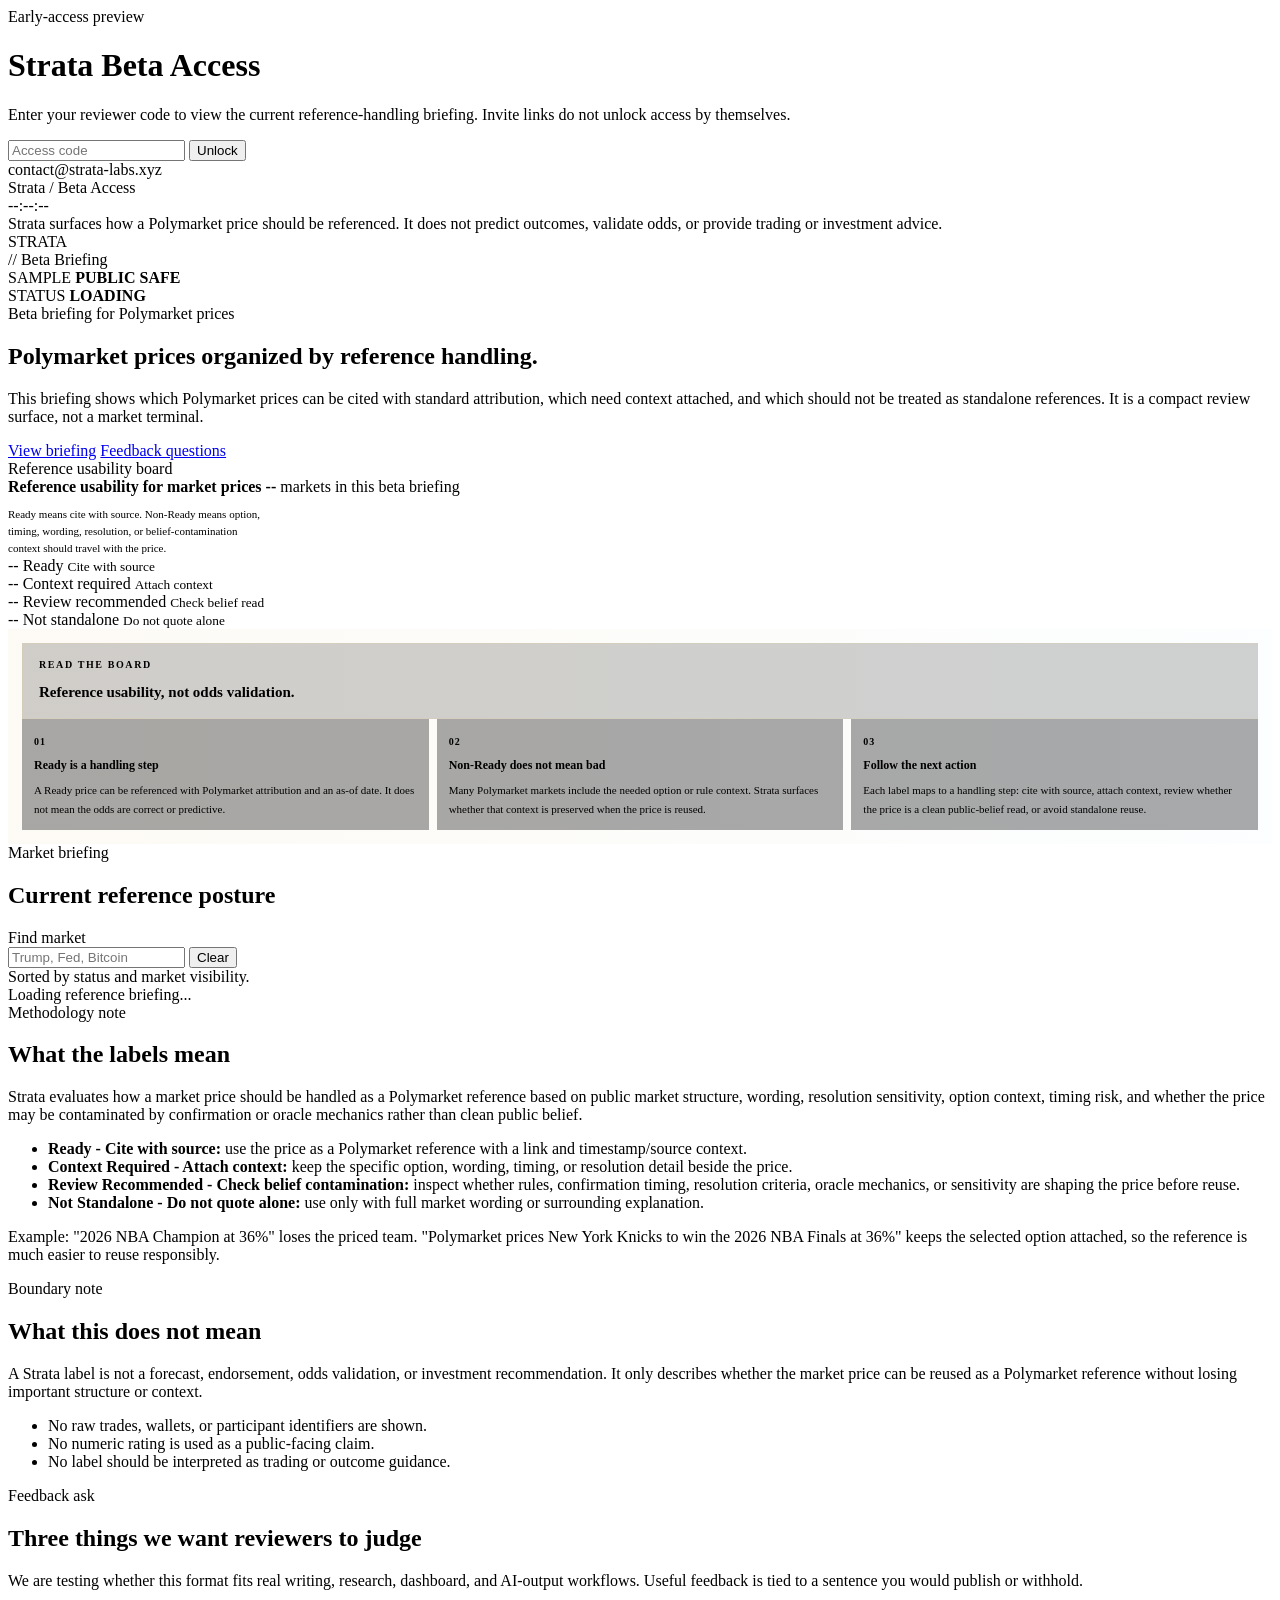
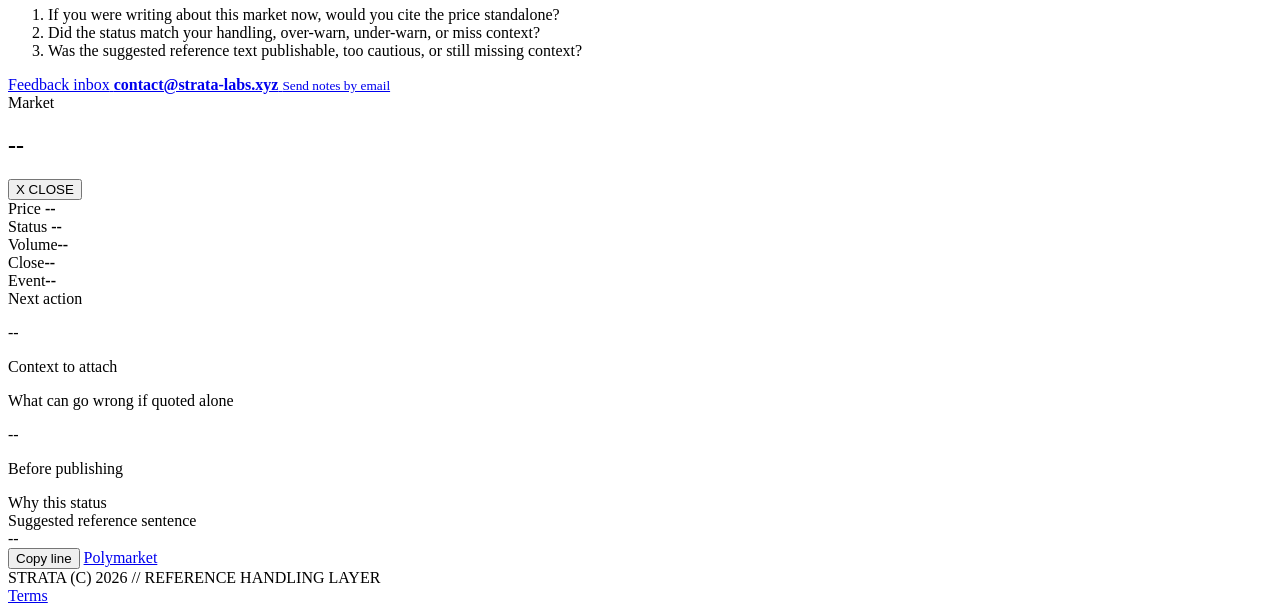
==== docs/beta/index.html @ 2dea05fe "Refine beta search and feedback affordances" ====
<!DOCTYPE html>
<html lang="en">
<head>
    <meta charset="UTF-8">
    <meta name="viewport" content="width=device-width, initial-scale=1.0">
    <title>Strata | Beta Access</title>
    <meta name="description" content="An early-access reference-handling briefing for Polymarket prices.">
    <meta name="robots" content="noindex,nofollow,noarchive">
    <meta http-equiv="Content-Security-Policy" content="default-src 'self'; script-src 'self'; style-src 'self' 'unsafe-inline' https://fonts.googleapis.com; font-src 'self' https://fonts.gstatic.com; img-src 'self' data: https:; connect-src 'self'; object-src 'none'; base-uri 'self'; frame-ancestors 'none'; form-action 'self' mailto:">
    <link rel="icon" href="/favicon.svg" type="image/svg+xml">
    <link rel="preconnect" href="https://fonts.googleapis.com">
    <link rel="preconnect" href="https://fonts.gstatic.com" crossorigin>
    <link href="https://fonts.googleapis.com/css2?family=JetBrains+Mono:wght@400;600;700&display=swap" rel="stylesheet">
    <link rel="stylesheet" href="/css/base.css">
    <link rel="stylesheet" href="/css/press-sample.css">
    <style>
        .beta-frame-note {
            grid-template-columns: minmax(190px, 0.56fr) minmax(0, 1.44fr);
            gap: 18px;
            align-items: stretch;
            padding: 14px;
            border-color: rgba(232,197,126,0.2);
            background: linear-gradient(90deg, rgba(232,197,126,0.08), rgba(104,206,236,0.025)), rgba(255,255,255,0.016);
        }
        .frame-note-kicker {
            min-height: 100%;
            padding: 14px 16px;
            border: 1px solid rgba(232,197,126,0.18);
            background: rgba(0,0,0,0.18);
        }
        .frame-note-kicker span {
            display: block;
            margin-bottom: 11px;
            color: var(--amber-text);
            font-size: 10px;
            font-weight: 700;
            letter-spacing: 0.16em;
            line-height: 1.35;
            text-transform: uppercase;
        }
        .frame-note-kicker strong {
            display: block;
            color: var(--text-hi);
            font-size: 15px;
            line-height: 1.45;
        }
        .frame-note-grid {
            display: grid;
            grid-template-columns: repeat(3, minmax(0, 1fr));
            gap: 8px;
        }
        .frame-note-grid article {
            min-width: 0;
            padding: 12px;
            border: 1px solid var(--border);
            background: rgba(4,5,8,0.34);
        }
        .frame-note-grid article span {
            display: inline-flex;
            margin-bottom: 10px;
            color: var(--cyan-text);
            font-size: 10px;
            font-weight: 700;
            letter-spacing: 0.1em;
        }
        .frame-note-grid article strong {
            display: block;
            margin-bottom: 7px;
            color: var(--text-hi);
            font-size: 12px;
            line-height: 1.45;
        }
        .frame-note-grid article p {
            color: var(--text);
            font-size: 11px;
            line-height: 1.65;
            margin: 0;
        }
        @media (max-width: 980px) {
            .beta-frame-note,
            .frame-note-grid {
                grid-template-columns: 1fr;
            }
        }
    </style>
</head>
<body>
    <div class="access-gate" id="access-gate">
        <div class="access-card">
            <div class="sample-eyebrow">Early-access preview</div>
            <h1>Strata Beta Access</h1>
            <p>
                Enter your reviewer code to view the current reference-handling
                briefing. Invite links do not unlock access by themselves.
            </p>
            <form id="access-form">
                <input id="access-code" type="password" autocomplete="off" placeholder="Access code">
                <button class="sample-btn sample-btn-primary" type="submit">Unlock</button>
            </form>
            <div class="access-error" id="access-error"></div>
            <div class="access-contact">contact@strata-labs.xyz</div>
        </div>
    </div>

    <div class="topbar">
        <div class="topbar-left">
            <span>Strata</span>
            <span>/</span>
            <span>Beta Access</span>
        </div>
        <span class="topbar-right" id="sample-clock">--:--:--</span>
    </div>

    <div class="disclaimer">
        Strata surfaces how a Polymarket price should be referenced. It does not predict outcomes, validate odds, or provide trading or investment advice.
    </div>

    <header class="sample-header">
        <div>
            <div class="logo">STRATA<span class="logo-cursor"></span></div>
            <div class="logo-sub">// Beta Briefing</div>
        </div>
        <div class="header-right">
            <div>SAMPLE <strong>PUBLIC SAFE</strong></div>
            <div>STATUS <strong id="sample-status">LOADING</strong></div>
        </div>
    </header>

    <main>
        <section class="sample-hero">
            <div class="sample-hero-copy">
                <div class="sample-eyebrow">Beta briefing for Polymarket prices</div>
                <h1>Polymarket prices organized by reference handling.</h1>
                <p>
                    This briefing shows which Polymarket prices can be cited with
                    standard attribution, which need context attached, and which should
                    not be treated as standalone references. It is a compact review surface,
                    not a market terminal.
                </p>
                <div class="sample-actions">
                    <a class="sample-btn sample-btn-primary" href="#reference-cards">View briefing</a>
                    <a class="sample-btn sample-btn-ghost" href="#feedback">Feedback questions</a>
                </div>
            </div>
        </section>

        <section class="sample-strip beta-board-summary">
            <div class="board-summary-title">
                <div class="sample-eyebrow">Reference usability board</div>
                <strong>Reference usability for market prices</strong>
                <span><b id="metric-markets">--</b> <span id="metric-markets-label">markets</span> in this beta briefing</span>
                <em style="display:block;max-width:260px;margin-top:10px;color:var(--text);font-size:11px;font-style:normal;line-height:1.55;letter-spacing:0;text-transform:none;">Ready means cite with source. Non-Ready means option, timing, wording, resolution, or belief-contamination context should travel with the price.</em>
            </div>
            <div class="strip-card strip-ready">
                <span id="metric-ready">--</span>
                <label>Ready</label>
                <small>Cite with source</small>
            </div>
            <div class="strip-card strip-context">
                <span id="metric-context">--</span>
                <label>Context required</label>
                <small>Attach context</small>
            </div>
            <div class="strip-card strip-review">
                <span id="metric-review">--</span>
                <label>Review recommended</label>
                <small>Check belief read</small>
            </div>
            <div class="strip-card strip-stop">
                <span id="metric-stop">--</span>
                <label>Not standalone</label>
                <small>Do not quote alone</small>
            </div>
        </section>

        <section class="beta-frame-note" aria-label="How to read Strata reference-usability labels">
            <div class="frame-note-kicker">
                <span>Read the board</span>
                <strong>Reference usability, not odds validation.</strong>
            </div>
            <div class="frame-note-grid">
                <article>
                    <span>01</span>
                    <strong>Ready is a handling step</strong>
                    <p>A Ready price can be referenced with Polymarket attribution and an as-of date. It does not mean the odds are correct or predictive.</p>
                </article>
                <article>
                    <span>02</span>
                    <strong>Non-Ready does not mean bad</strong>
                    <p>Many Polymarket markets include the needed option or rule context. Strata surfaces whether that context is preserved when the price is reused.</p>
                </article>
                <article>
                    <span>03</span>
                    <strong>Follow the next action</strong>
                    <p>Each label maps to a handling step: cite with source, attach context, review whether the price is a clean public-belief read, or avoid standalone reuse.</p>
                </article>
            </div>
        </section>

        <section class="sample-section" id="reference-cards">
            <div class="section-head">
                <div>
                    <div class="sample-eyebrow">Market briefing</div>
                    <h2>Current reference posture</h2>
                </div>
                <div class="briefing-tools">
                    <form class="market-search" id="market-search-form" role="search">
                        <label for="market-search">Find market</label>
                        <div class="market-search-control">
                            <input id="market-search" type="search" autocomplete="off" placeholder="Trump, Fed, Bitcoin" />
                            <button id="market-search-clear" type="button" aria-label="Clear search">Clear</button>
                        </div>
                    </form>
                    <div class="section-note" id="briefing-note">Sorted by status and market visibility.</div>
                </div>
            </div>
            <div class="cards-grid" id="cards-grid">
                <div class="loading-card">Loading reference briefing...</div>
            </div>
        </section>

        <section class="sample-section sample-two-col">
            <div class="method-card">
                <div class="sample-eyebrow">Methodology note</div>
                <h2>What the labels mean</h2>
                <p>
                    Strata evaluates how a market price should be handled as a Polymarket
                    reference based on public market structure, wording, resolution sensitivity,
                    option context, timing risk, and whether the price may be contaminated by
                    confirmation or oracle mechanics rather than clean public belief.
                </p>
                <ul>
                    <li><strong>Ready - Cite with source:</strong> use the price as a Polymarket reference with a link and timestamp/source context.</li>
                    <li><strong>Context Required - Attach context:</strong> keep the specific option, wording, timing, or resolution detail beside the price.</li>
                    <li><strong>Review Recommended - Check belief contamination:</strong> inspect whether rules, confirmation timing, resolution criteria, oracle mechanics, or sensitivity are shaping the price before reuse.</li>
                    <li><strong>Not Standalone - Do not quote alone:</strong> use only with full market wording or surrounding explanation.</li>
                </ul>
                <p>
                    Example: "2026 NBA Champion at 36%" loses the priced team.
                    "Polymarket prices New York Knicks to win the 2026 NBA Finals
                    at 36%" keeps the selected option attached, so the reference
                    is much easier to reuse responsibly.
                </p>
            </div>
            <div class="method-card">
                <div class="sample-eyebrow">Boundary note</div>
                <h2>What this does not mean</h2>
                <p>
                    A Strata label is not a forecast, endorsement, odds validation,
                    or investment recommendation. It only describes whether the market
                    price can be reused as a Polymarket reference without losing
                    important structure or context.
                </p>
                <ul>
                    <li>No raw trades, wallets, or participant identifiers are shown.</li>
                    <li>No numeric rating is used as a public-facing claim.</li>
                    <li>No label should be interpreted as trading or outcome guidance.</li>
                </ul>
            </div>
        </section>

        <section class="sample-section outreach-card" id="feedback">
            <div>
                <div class="sample-eyebrow">Feedback ask</div>
                <h2>Three things we want reviewers to judge</h2>
                <p>
                    We are testing whether this format fits real writing, research, dashboard,
                    and AI-output workflows. Useful feedback is tied to a sentence you would
                    publish or withhold.
                </p>
                <ol class="feedback-list">
                    <li>If you were writing about this market now, would you cite the price standalone?</li>
                    <li>Did the status match your handling, over-warn, under-warn, or miss context?</li>
                    <li>Was the suggested reference text publishable, too cautious, or still missing context?</li>
                </ol>
            </div>
            <a class="feedback-contact" href="mailto:contact@strata-labs.xyz?subject=Strata%20beta%20feedback">
                <span>Feedback inbox</span>
                <strong>contact@strata-labs.xyz</strong>
                <small>Send notes by email</small>
            </a>
        </section>
    </main>

    <div class="beta-overlay" id="beta-overlay"></div>
    <aside class="beta-panel" id="beta-panel" aria-hidden="true">
        <div class="beta-panel-head">
            <div>
                <div class="sample-eyebrow" id="bp-category">Market</div>
                <h2 id="bp-title">--</h2>
            </div>
            <button class="beta-panel-close" id="bp-close" type="button">X CLOSE</button>
        </div>
        <div class="beta-panel-body">
            <div class="beta-panel-price-row">
                <div>
                    <span>Price</span>
                    <strong id="bp-price">--</strong>
                </div>
                <div>
                    <span>Status</span>
                    <strong id="bp-status">--</strong>
                </div>
            </div>
            <div class="beta-panel-stats">
                <div><span>Volume</span><strong id="bp-volume">--</strong></div>
                <div><span>Close</span><strong id="bp-close-time">--</strong></div>
                <div><span>Event</span><strong id="bp-event">--</strong></div>
            </div>
            <section class="beta-panel-block beta-panel-guidance">
                <div class="card-section-label">Next action</div>
                <p id="bp-guidance">--</p>
            </section>
            <section class="beta-panel-block beta-panel-context-block">
                <div class="card-section-label">Context to attach</div>
                <ul id="bp-context" class="beta-panel-context-list"></ul>
            </section>
            <section class="beta-panel-block beta-panel-risk-block">
                <div class="card-section-label">What can go wrong if quoted alone</div>
                <p id="bp-risk">--</p>
            </section>
            <section class="beta-panel-block beta-panel-checklist-block">
                <div class="card-section-label">Before publishing</div>
                <ul id="bp-checklist" class="beta-panel-checklist"></ul>
            </section>
            <section class="beta-panel-block beta-panel-note">
                <div class="card-section-label">Why this status</div>
                <div id="bp-reasons" class="beta-panel-reasons"></div>
            </section>
            <section class="beta-panel-block" id="bp-output-section">
                <div class="card-section-label" id="bp-copy-label">Suggested reference sentence</div>
                <div class="beta-panel-copy" id="bp-copy-text">--</div>
            </section>
        </div>
        <div class="beta-panel-foot">
            <button class="sample-btn sample-btn-primary" id="bp-copy" type="button">Copy line</button>
            <a class="sample-btn sample-btn-ghost" id="bp-link" href="https://polymarket.com" target="_blank" rel="noopener">Polymarket</a>
        </div>
    </aside>

    <footer class="sample-footer">
        <div>STRATA (C) 2026 // REFERENCE HANDLING LAYER</div>
        <div>
            <a href="/terms.html">Terms</a>
        </div>
    </footer>

    <script src="/js/formatters.js"></script>
    <script src="/js/press-sample.js"></script>
</body>
</html>
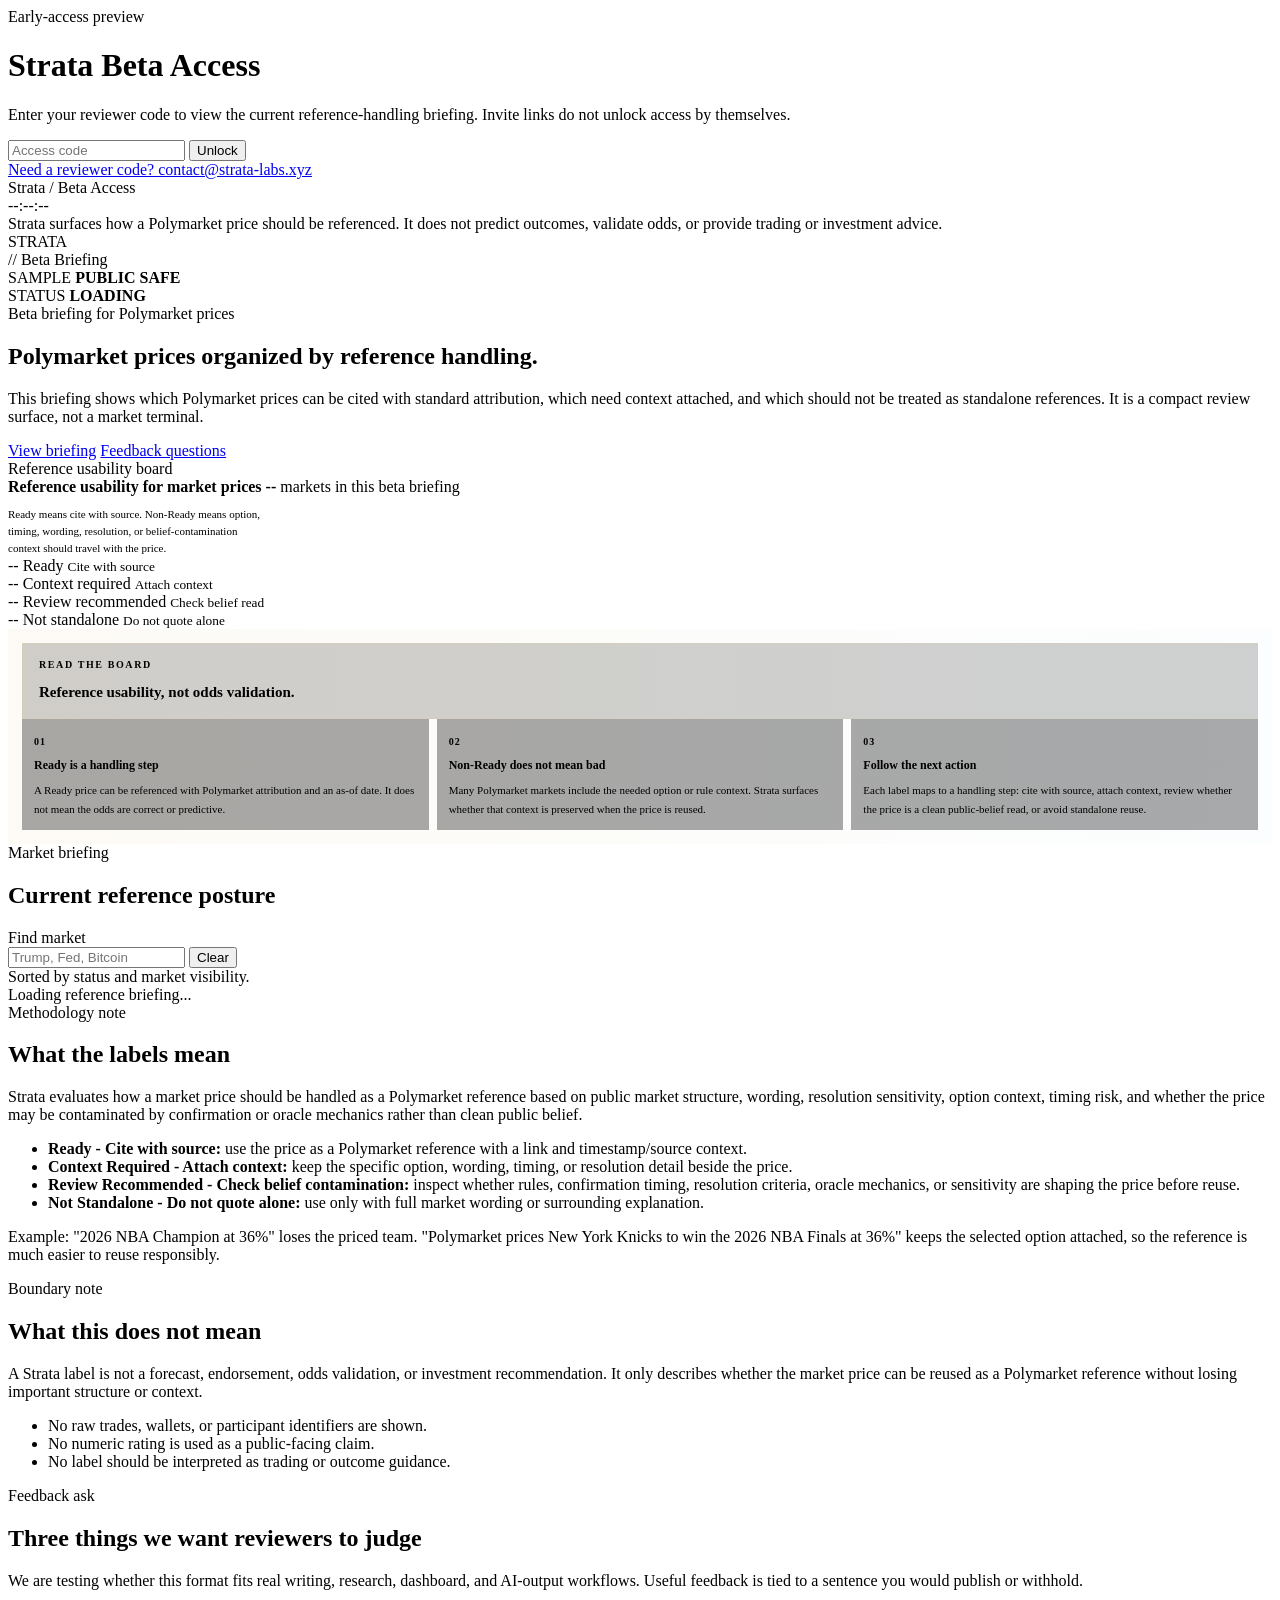
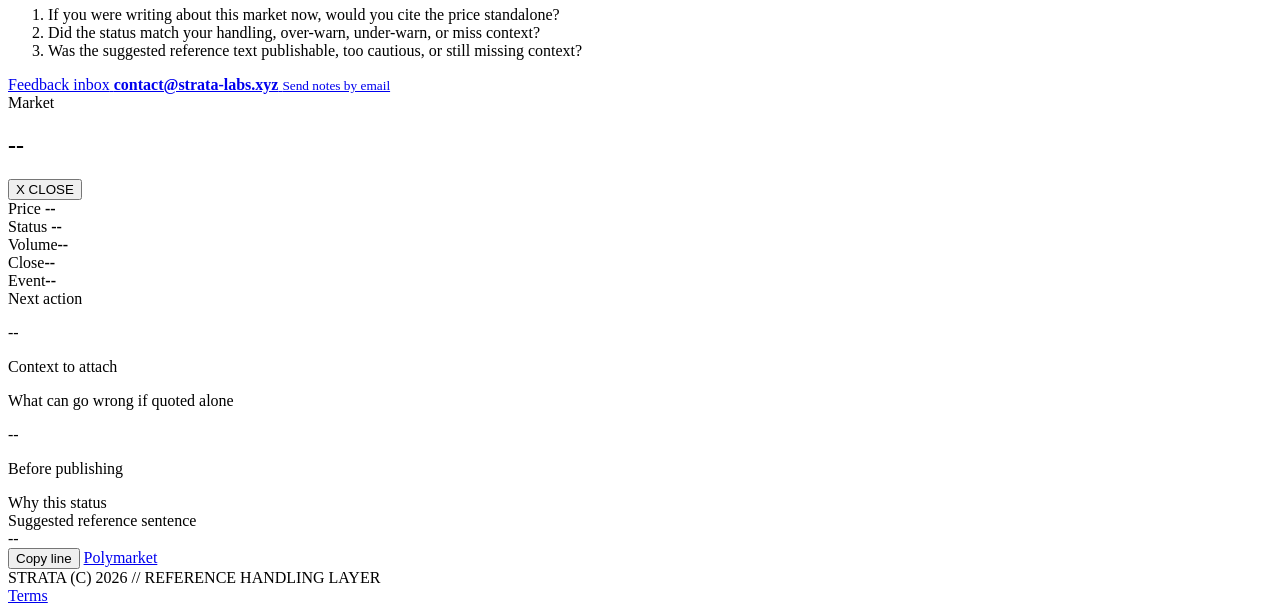
==== commit cf8439e9: "Fix beta trust and interaction polish" ====
--- a/docs/beta/index.html
+++ b/docs/beta/index.html
@@ -98,7 +98,7 @@
                 <button class="sample-btn sample-btn-primary" type="submit">Unlock</button>
             </form>
             <div class="access-error" id="access-error"></div>
-            <div class="access-contact">contact@strata-labs.xyz</div>
+            <a class="access-contact" href="mailto:contact@strata-labs.xyz?subject=Strata%20beta%20access">Need a reviewer code? contact@strata-labs.xyz</a>
         </div>
     </div>
 
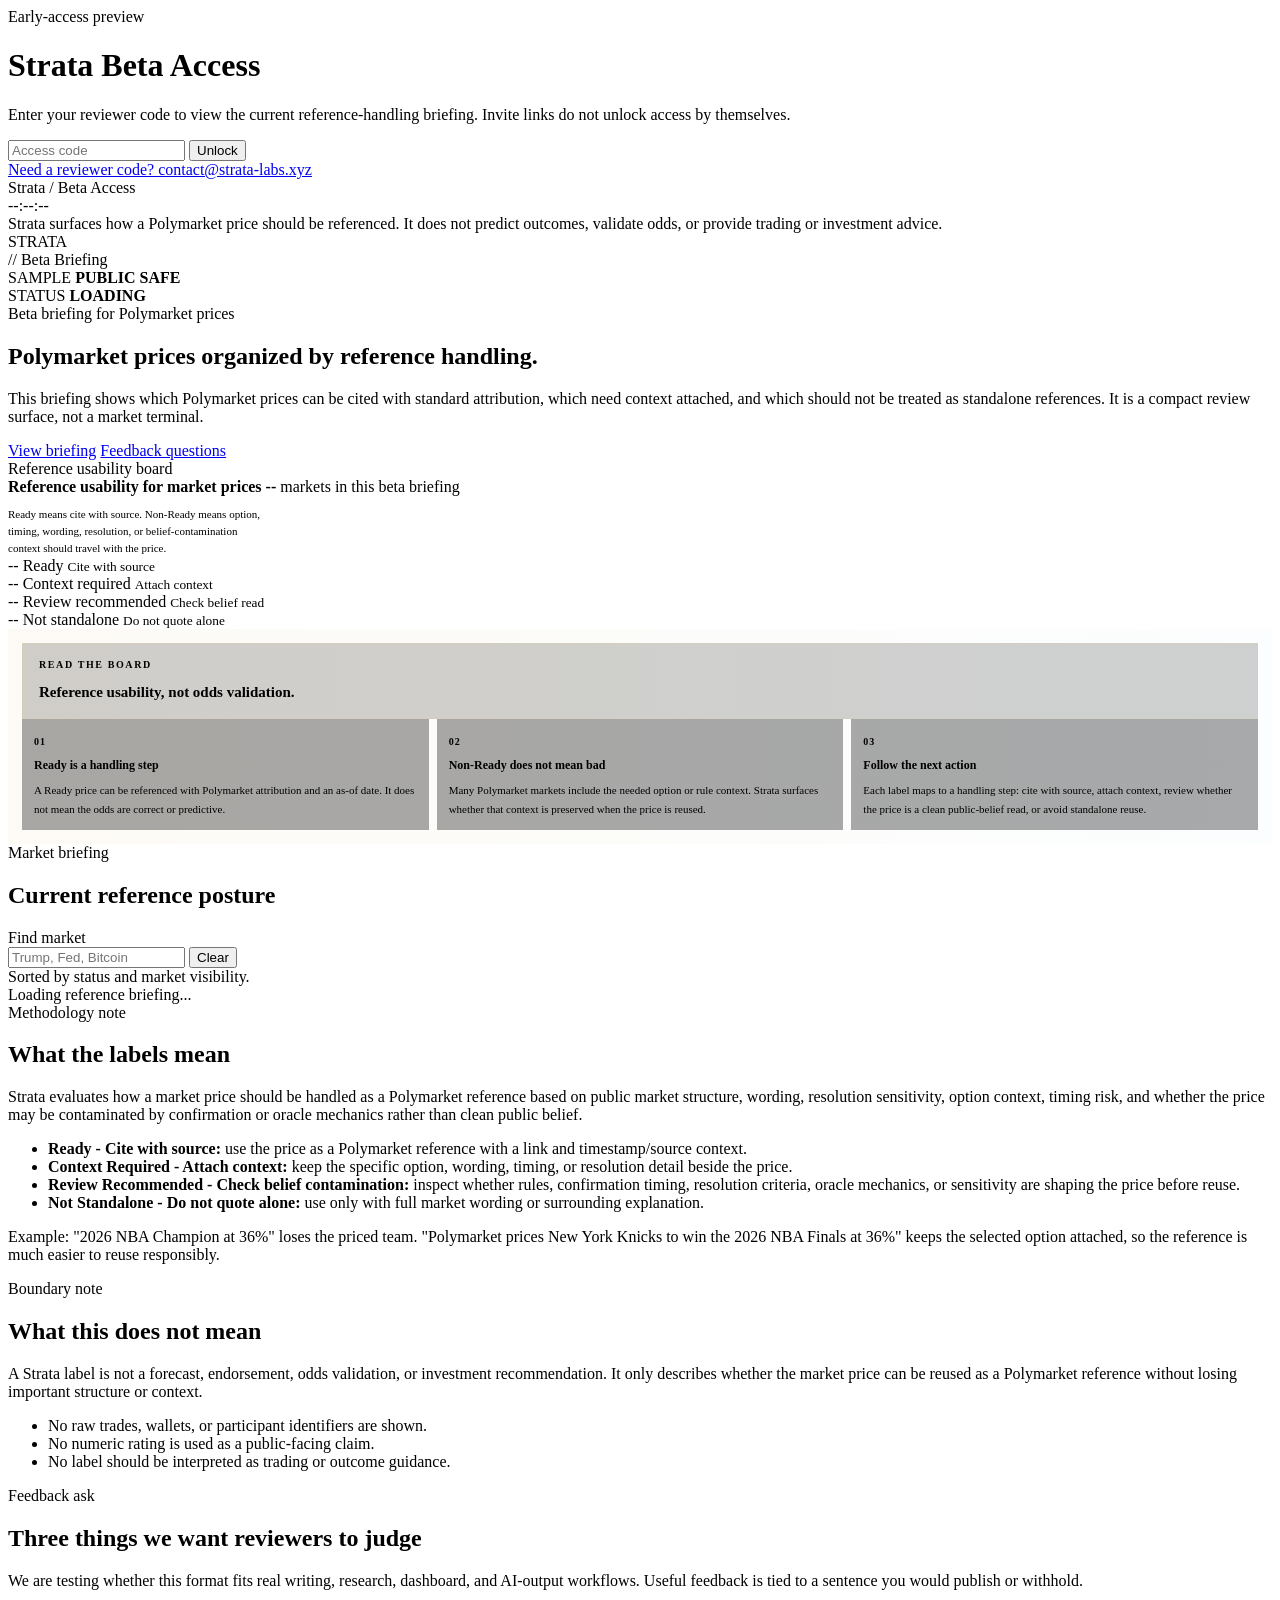
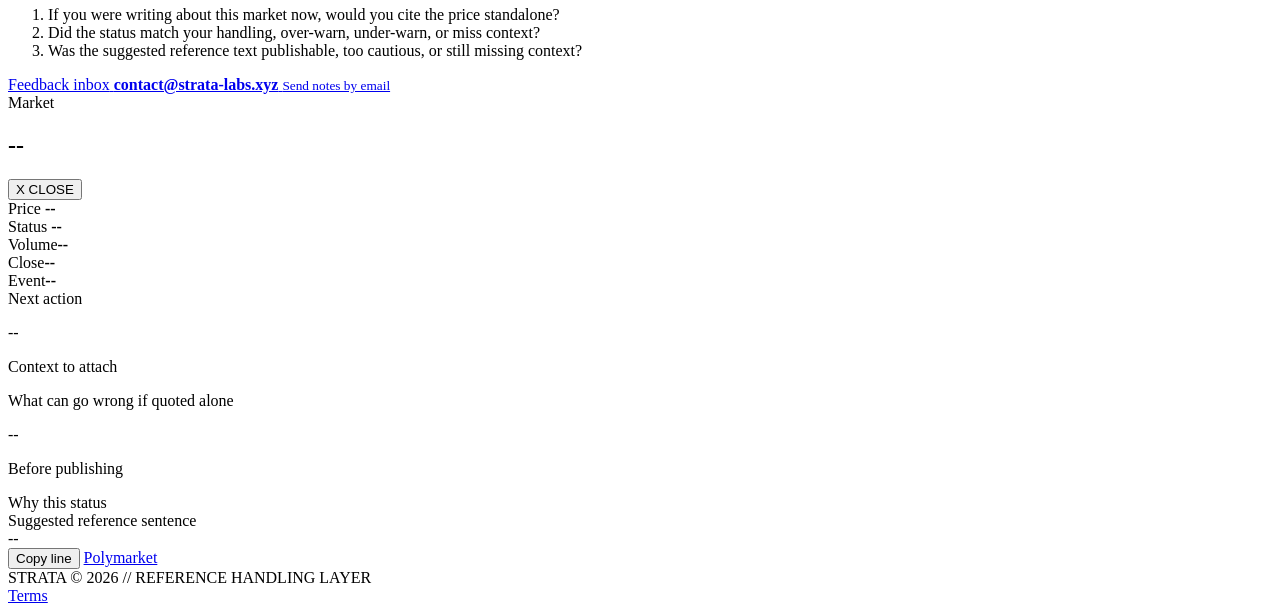
==== commit 1376d627: "Tighten public docs trust surface" ====
--- a/docs/beta/index.html
+++ b/docs/beta/index.html
@@ -339,7 +339,7 @@
     </aside>
 
     <footer class="sample-footer">
-        <div>STRATA (C) 2026 // REFERENCE HANDLING LAYER</div>
+        <div>STRATA &copy; 2026 // REFERENCE HANDLING LAYER</div>
         <div>
             <a href="/terms.html">Terms</a>
         </div>
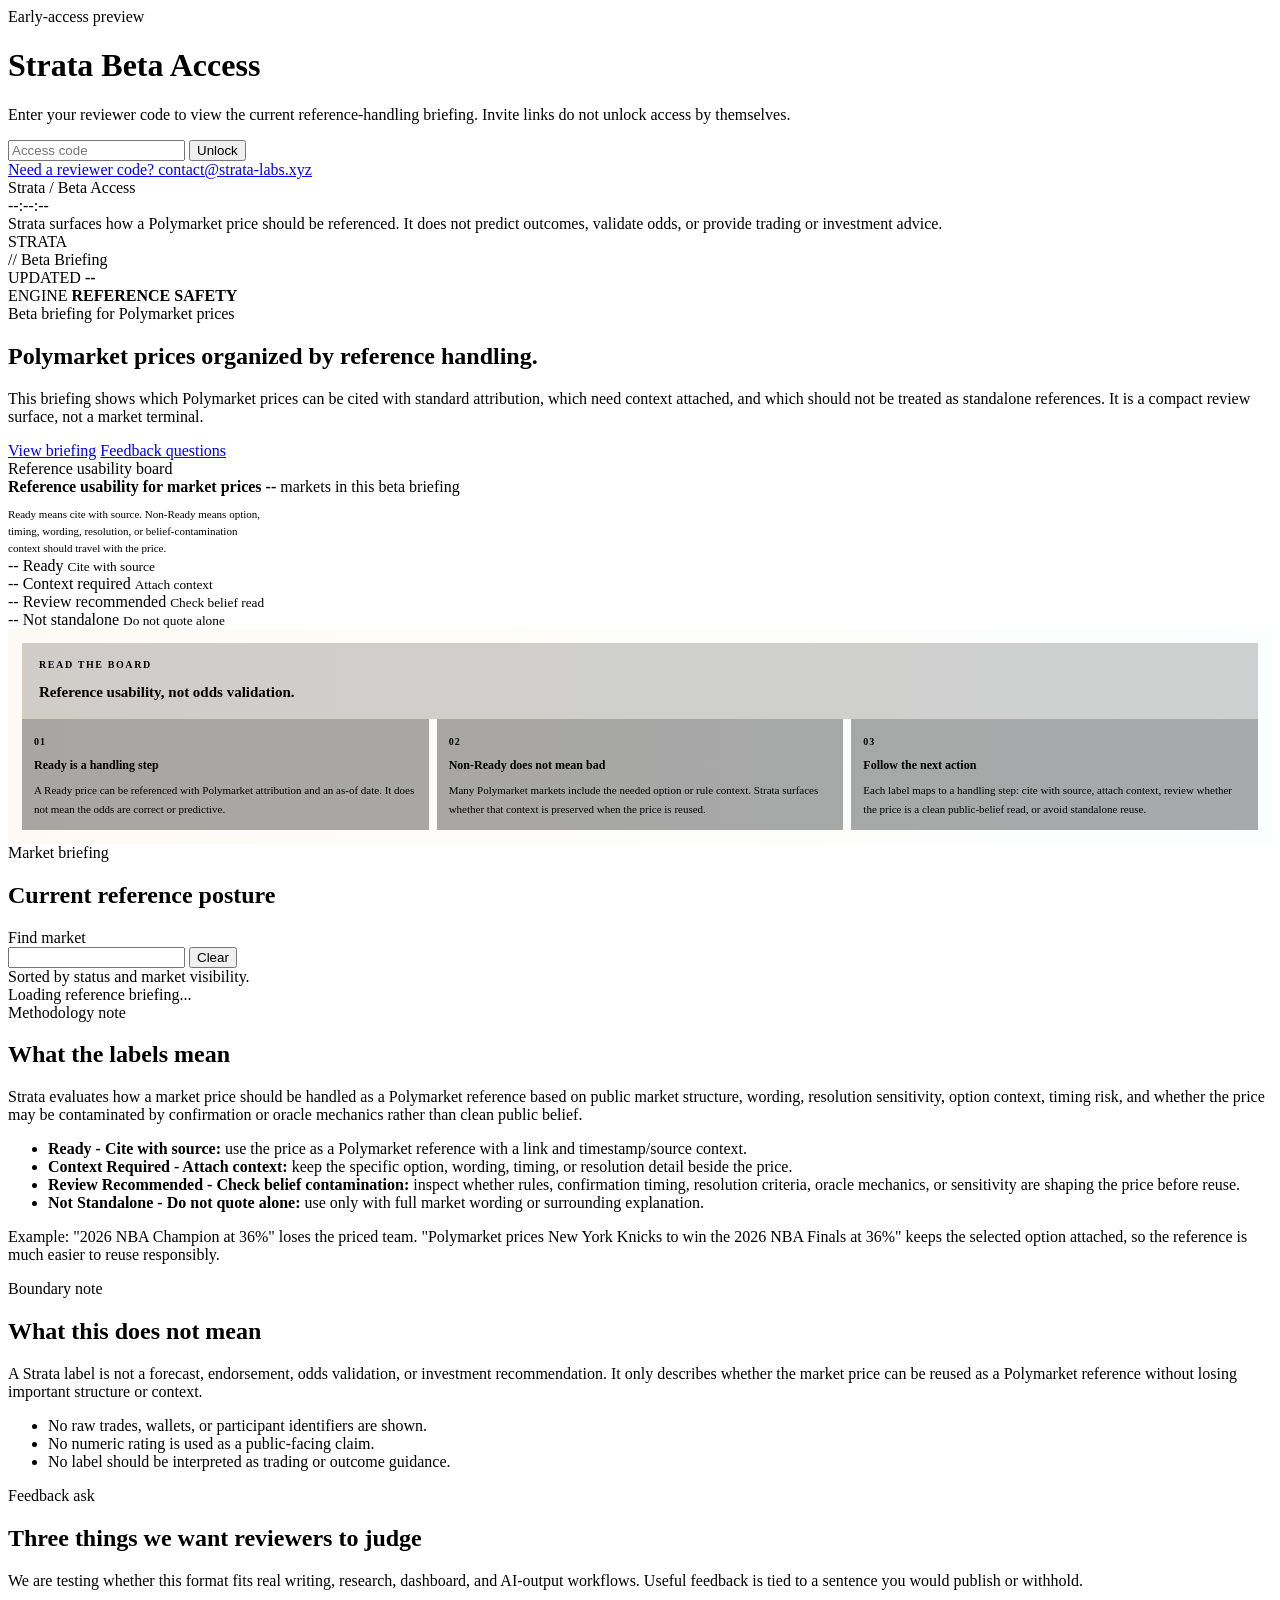
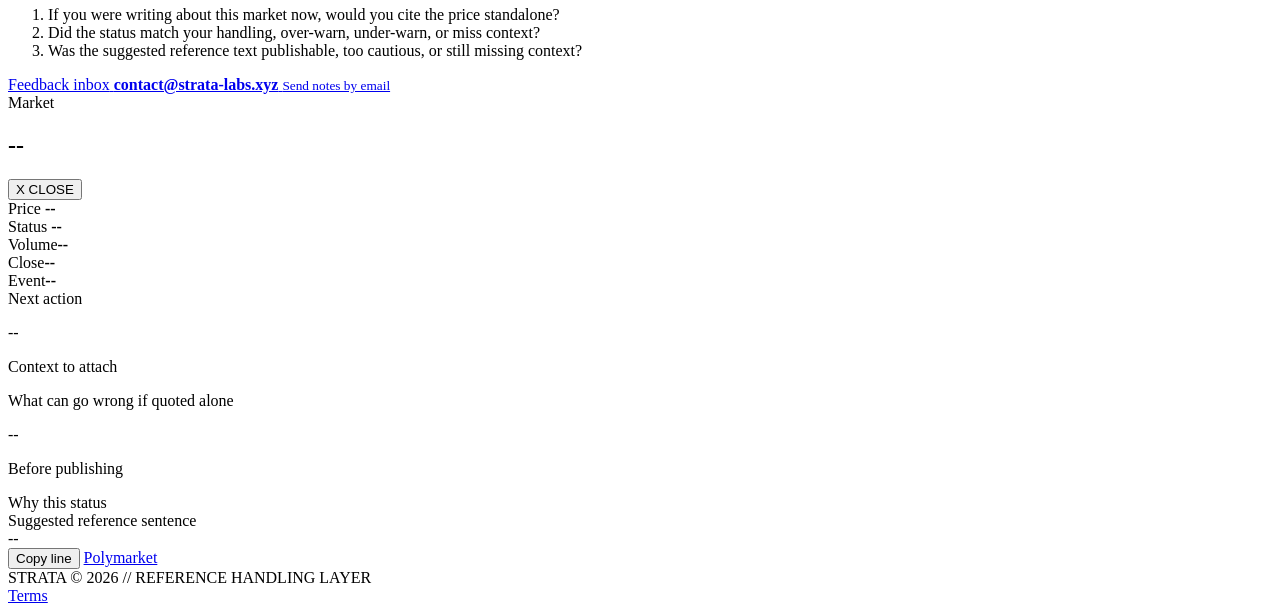
==== commit 67dbe405: "Align reference panels and beta header" ====
--- a/docs/beta/index.html
+++ b/docs/beta/index.html
@@ -77,7 +77,14 @@
             margin: 0;
         }
         @media (max-width: 980px) {
-            .beta-frame-note,
+            .beta-frame-note {
+                grid-template-columns: 1fr;
+            }
+            .frame-note-grid {
+                grid-template-columns: repeat(3, minmax(0, 1fr));
+            }
+        }
+        @media (max-width: 680px) {
             .frame-note-grid {
                 grid-template-columns: 1fr;
             }
@@ -121,8 +128,8 @@
             <div class="logo-sub">// Beta Briefing</div>
         </div>
         <div class="header-right">
-            <div>SAMPLE <strong>PUBLIC SAFE</strong></div>
-            <div>STATUS <strong id="sample-status">LOADING</strong></div>
+            <div>UPDATED <strong id="sample-updated">--</strong></div>
+            <div>ENGINE <strong>REFERENCE SAFETY</strong></div>
         </div>
     </header>
 
@@ -207,7 +214,7 @@
                     <form class="market-search" id="market-search-form" role="search">
                         <label for="market-search">Find market</label>
                         <div class="market-search-control">
-                            <input id="market-search" type="search" autocomplete="off" placeholder="Trump, Fed, Bitcoin" />
+                            <input id="market-search" type="search" autocomplete="off" placeholder="" />
                             <button id="market-search-clear" type="button" aria-label="Clear search">Clear</button>
                         </div>
                     </form>
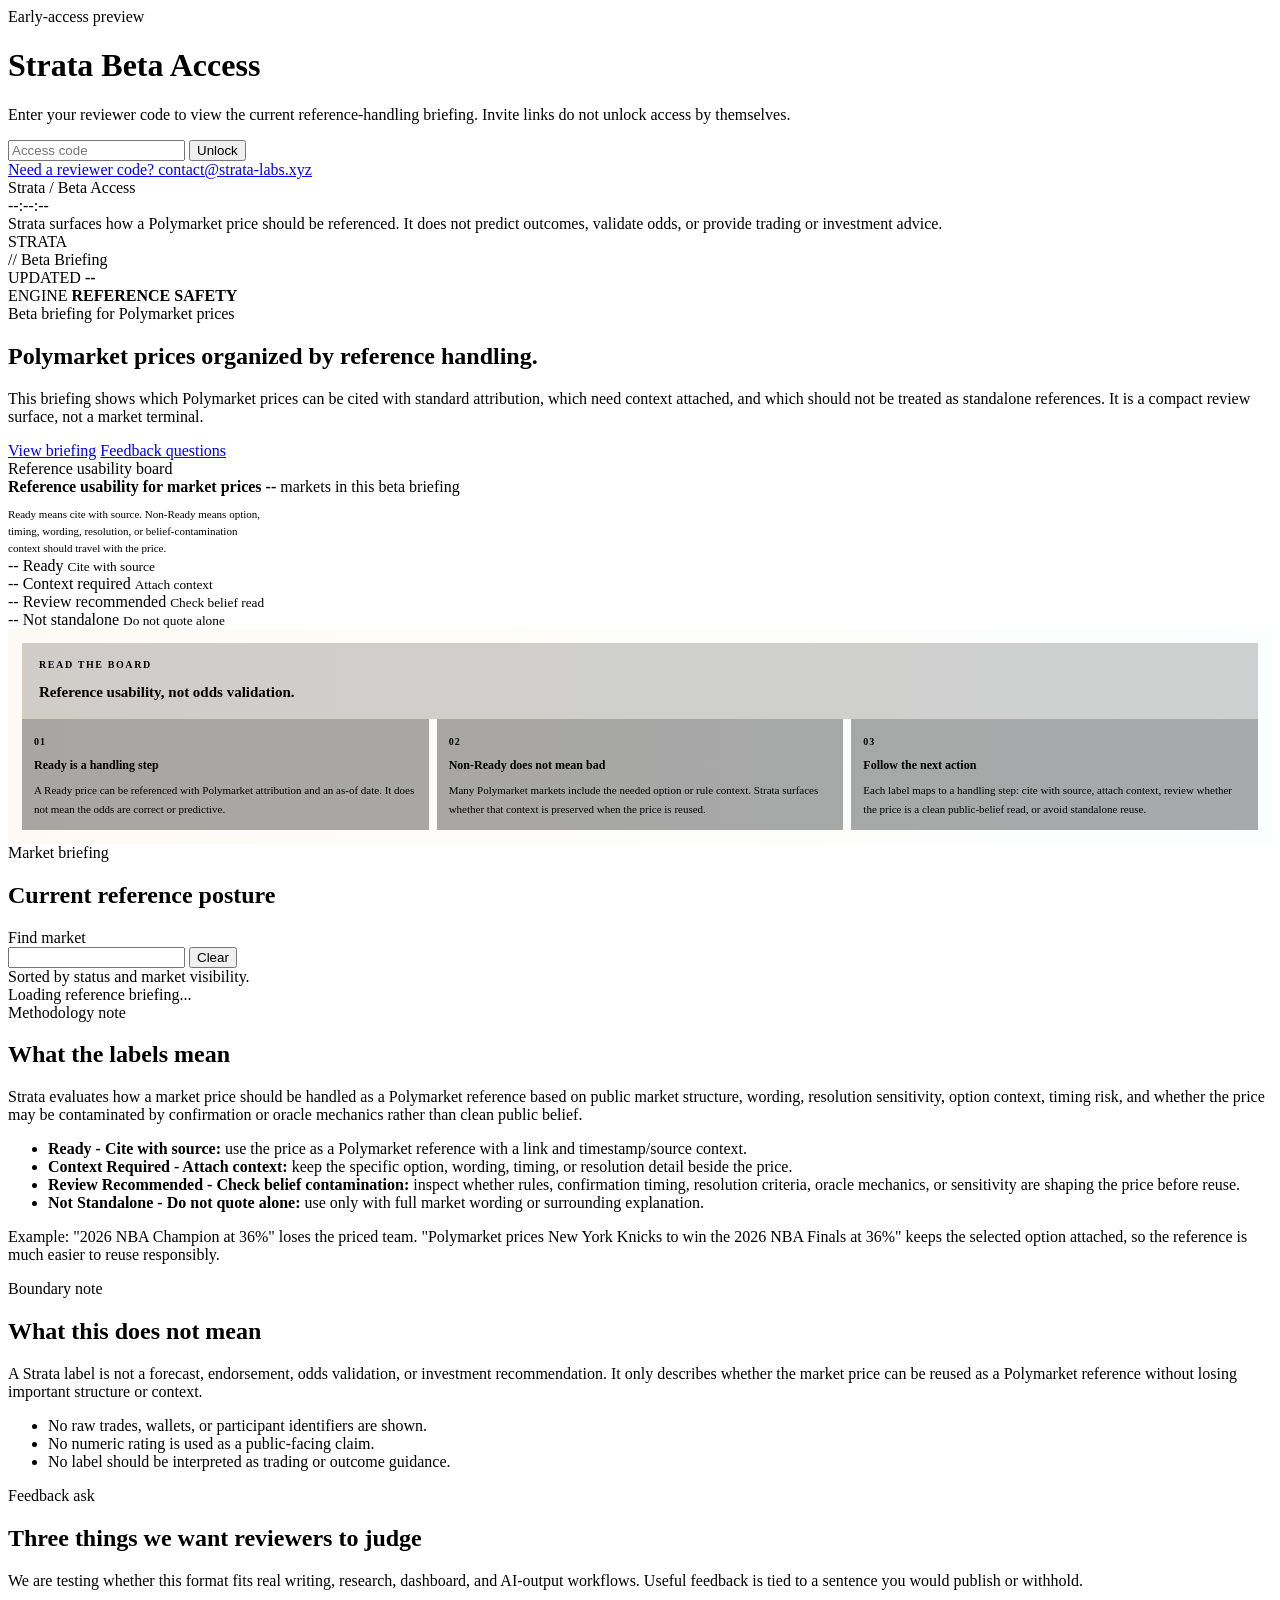
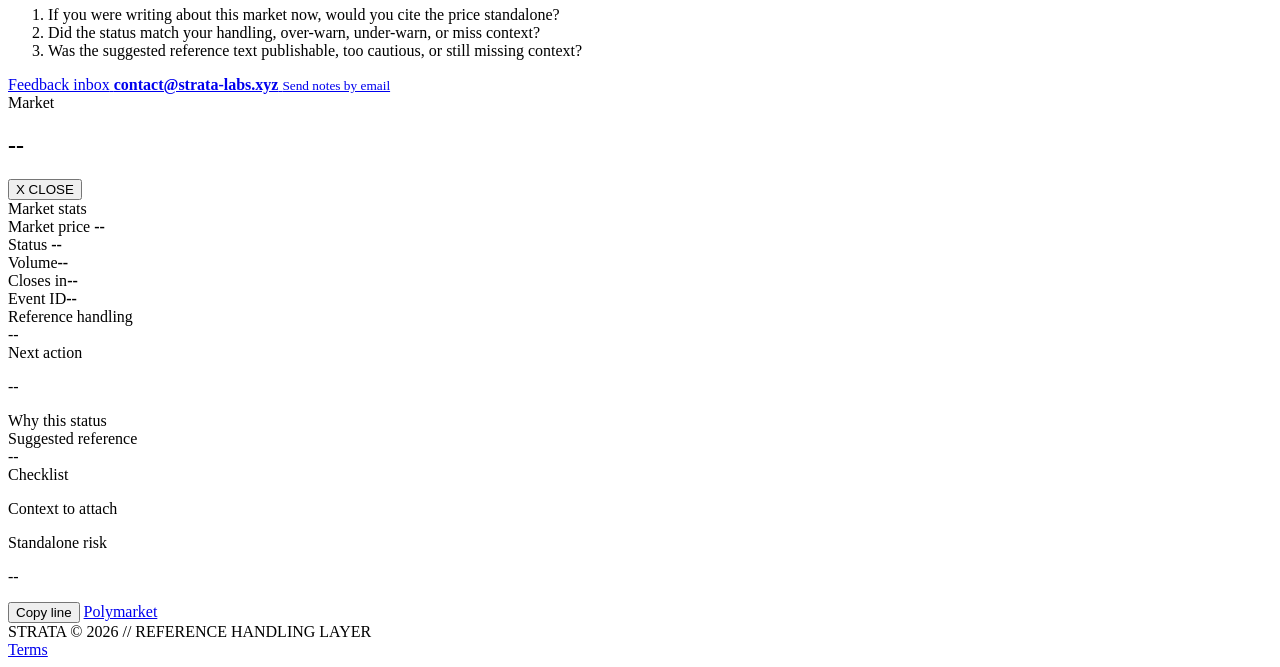
==== commit 324df807: "Align beta detail panel with main" ====
--- a/docs/beta/index.html
+++ b/docs/beta/index.html
@@ -299,44 +299,53 @@
             <button class="beta-panel-close" id="bp-close" type="button">X CLOSE</button>
         </div>
         <div class="beta-panel-body">
-            <div class="beta-panel-price-row">
-                <div>
-                    <span>Price</span>
-                    <strong id="bp-price">--</strong>
-                </div>
-                <div>
-                    <span>Status</span>
-                    <strong id="bp-status">--</strong>
-                </div>
-            </div>
-            <div class="beta-panel-stats">
-                <div><span>Volume</span><strong id="bp-volume">--</strong></div>
-                <div><span>Close</span><strong id="bp-close-time">--</strong></div>
-                <div><span>Event</span><strong id="bp-event">--</strong></div>
-            </div>
-            <section class="beta-panel-block beta-panel-guidance">
-                <div class="card-section-label">Next action</div>
-                <p id="bp-guidance">--</p>
+            <section class="beta-panel-section beta-panel-market-section">
+                <div class="card-section-label">Market stats</div>
+                <div class="beta-panel-price-row">
+                    <div>
+                        <span>Market price</span>
+                        <strong id="bp-price">--</strong>
+                    </div>
+                    <div>
+                        <span>Status</span>
+                        <strong id="bp-status">--</strong>
+                    </div>
+                </div>
+                <div class="beta-panel-stats">
+                    <div><span>Volume</span><strong id="bp-volume">--</strong></div>
+                    <div><span>Closes in</span><strong id="bp-close-time">--</strong></div>
+                    <div><span>Event ID</span><strong id="bp-event">--</strong></div>
+                </div>
+            </section>
+            <section class="beta-panel-section">
+                <div class="card-section-label">Reference handling</div>
+                <div class="beta-panel-reference-card" id="bp-reference-card">
+                    <div class="beta-panel-reference-status" id="bp-reference-status">--</div>
+                    <div class="beta-panel-reference-block">
+                        <div class="beta-panel-mini-label">Next action</div>
+                        <p id="bp-guidance">--</p>
+                    </div>
+                    <div class="beta-panel-reference-block">
+                        <div class="beta-panel-mini-label">Why this status</div>
+                        <div id="bp-reasons" class="beta-panel-reasons"></div>
+                    </div>
+                    <div class="beta-panel-reference-block" id="bp-output-section">
+                        <div class="beta-panel-mini-label" id="bp-copy-label">Suggested reference</div>
+                        <div class="beta-panel-copy" id="bp-copy-text">--</div>
+                    </div>
+                    <div class="beta-panel-reference-block">
+                        <div class="beta-panel-mini-label">Checklist</div>
+                        <ul id="bp-checklist" class="beta-panel-checklist"></ul>
+                    </div>
+                </div>
             </section>
             <section class="beta-panel-block beta-panel-context-block">
                 <div class="card-section-label">Context to attach</div>
                 <ul id="bp-context" class="beta-panel-context-list"></ul>
             </section>
             <section class="beta-panel-block beta-panel-risk-block">
-                <div class="card-section-label">What can go wrong if quoted alone</div>
+                <div class="card-section-label">Standalone risk</div>
                 <p id="bp-risk">--</p>
-            </section>
-            <section class="beta-panel-block beta-panel-checklist-block">
-                <div class="card-section-label">Before publishing</div>
-                <ul id="bp-checklist" class="beta-panel-checklist"></ul>
-            </section>
-            <section class="beta-panel-block beta-panel-note">
-                <div class="card-section-label">Why this status</div>
-                <div id="bp-reasons" class="beta-panel-reasons"></div>
-            </section>
-            <section class="beta-panel-block" id="bp-output-section">
-                <div class="card-section-label" id="bp-copy-label">Suggested reference sentence</div>
-                <div class="beta-panel-copy" id="bp-copy-text">--</div>
             </section>
         </div>
         <div class="beta-panel-foot">
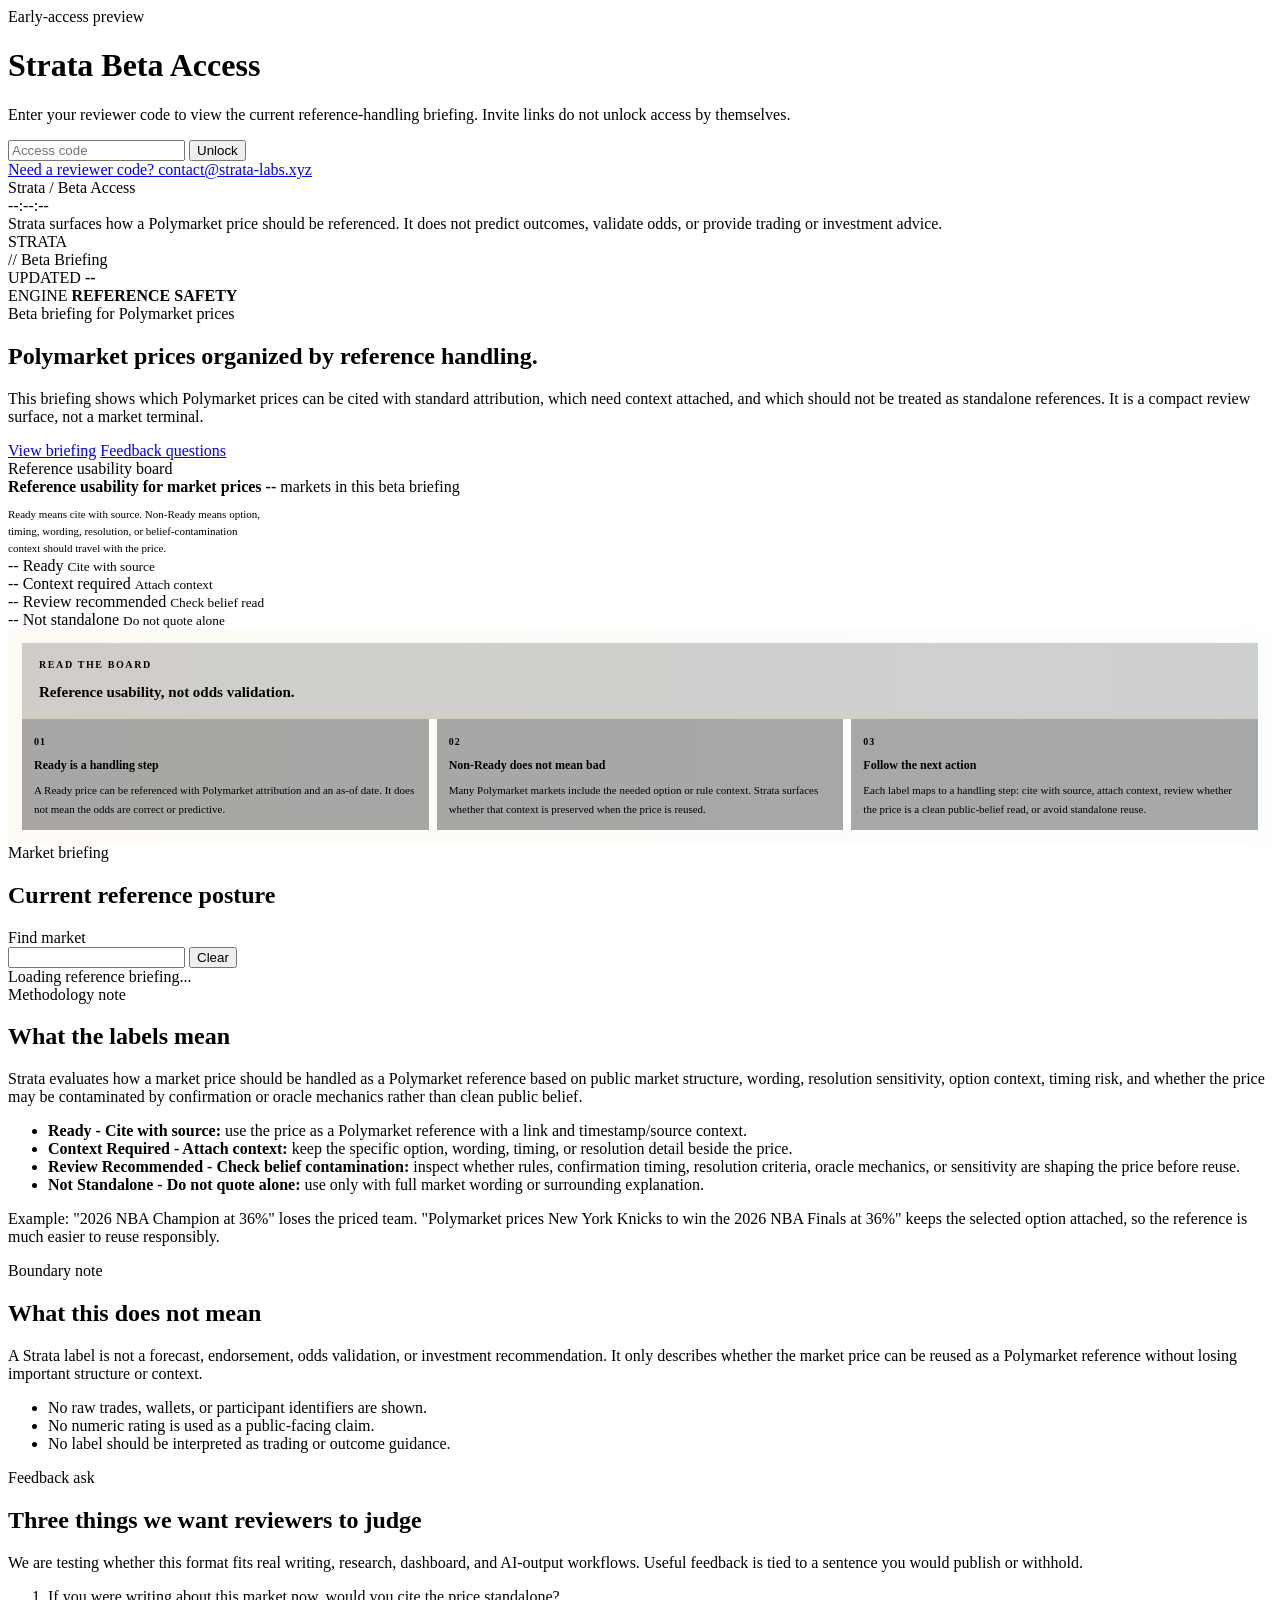
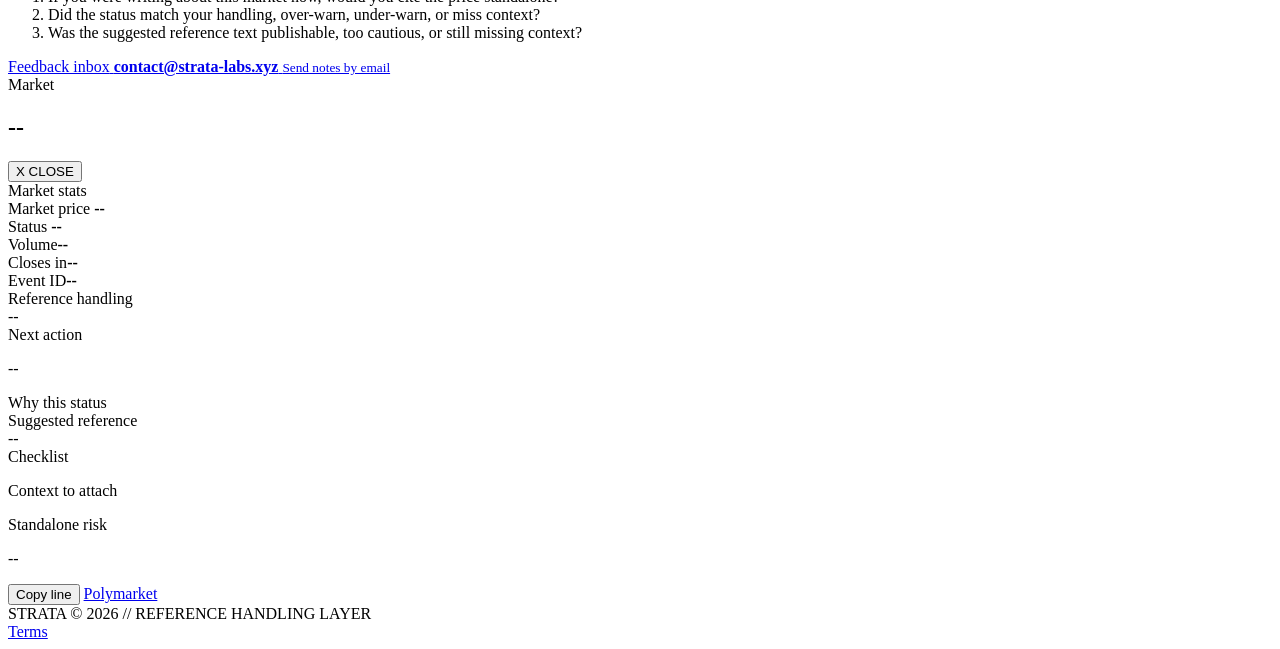
==== commit 22f4d251: "Tighten beta search header" ====
--- a/docs/beta/index.html
+++ b/docs/beta/index.html
@@ -218,7 +218,6 @@
                             <button id="market-search-clear" type="button" aria-label="Clear search">Clear</button>
                         </div>
                     </form>
-                    <div class="section-note" id="briefing-note">Sorted by status and market visibility.</div>
                 </div>
             </div>
             <div class="cards-grid" id="cards-grid">
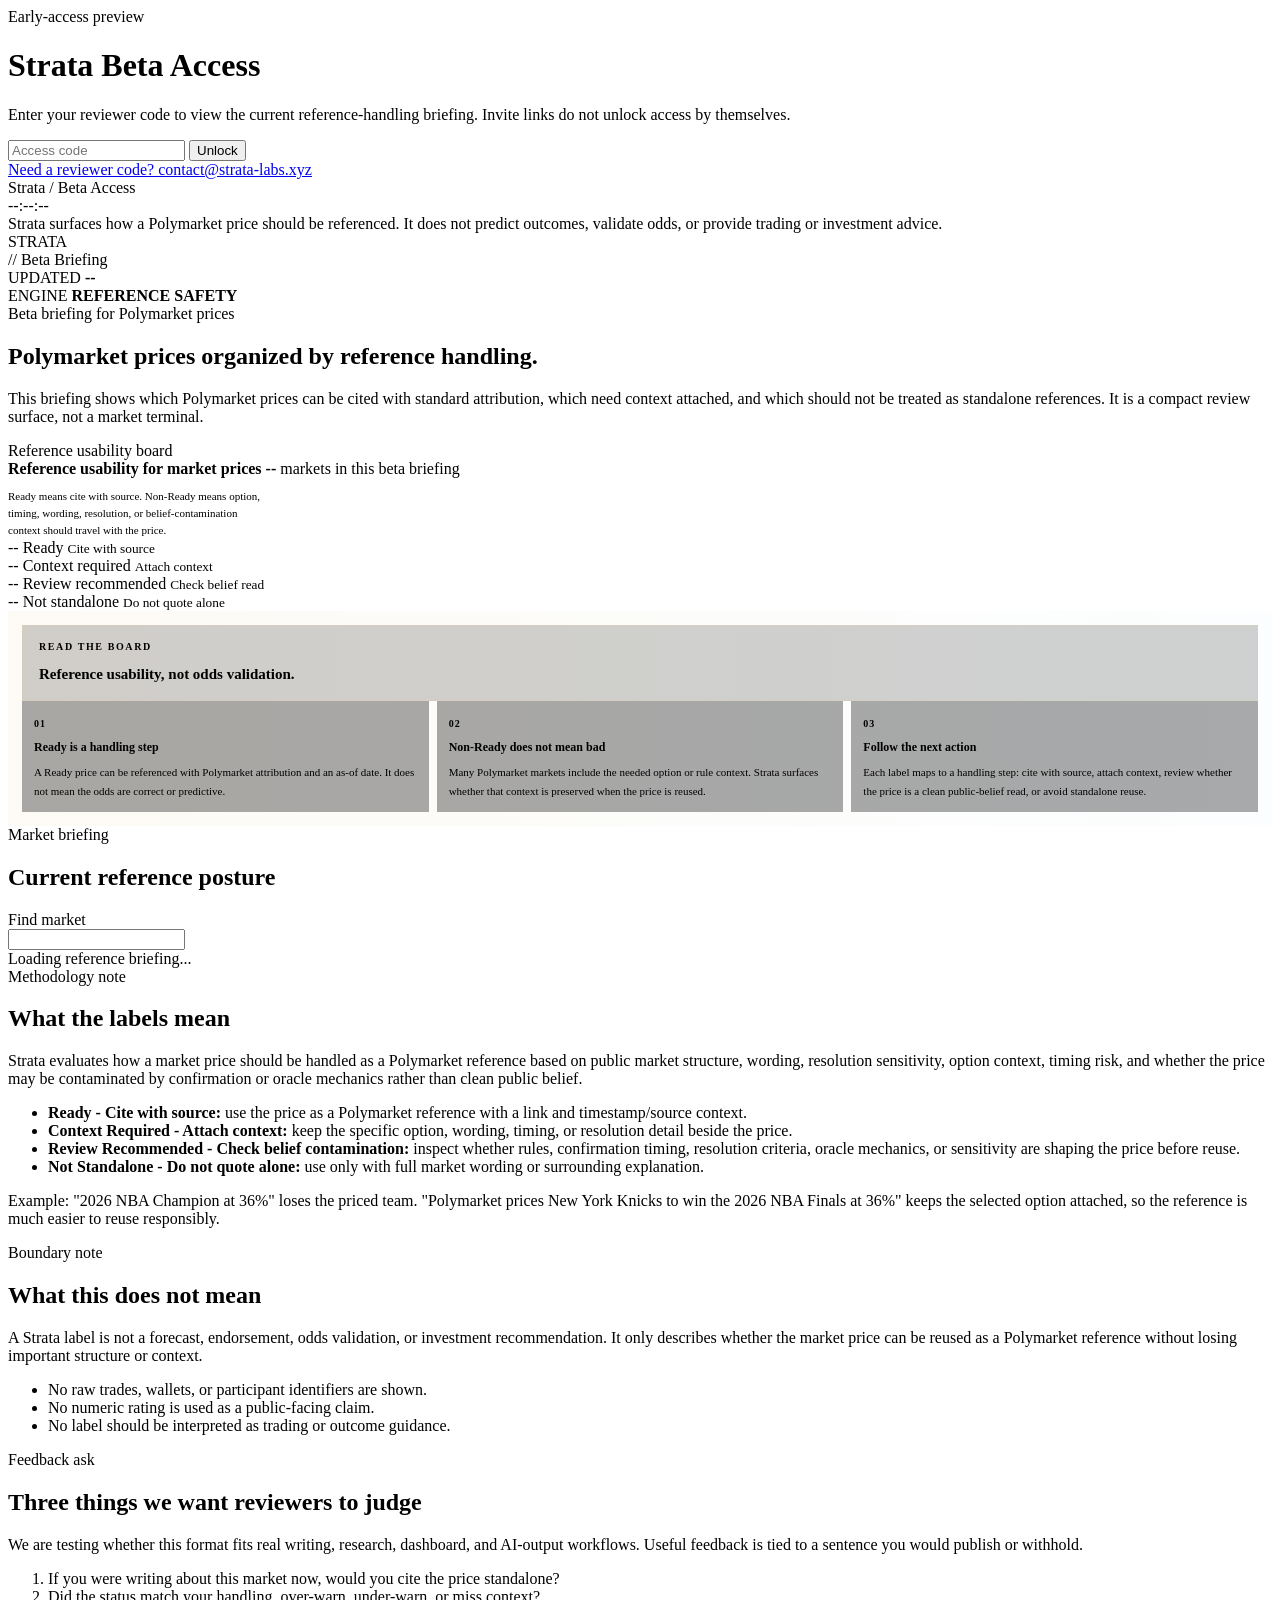
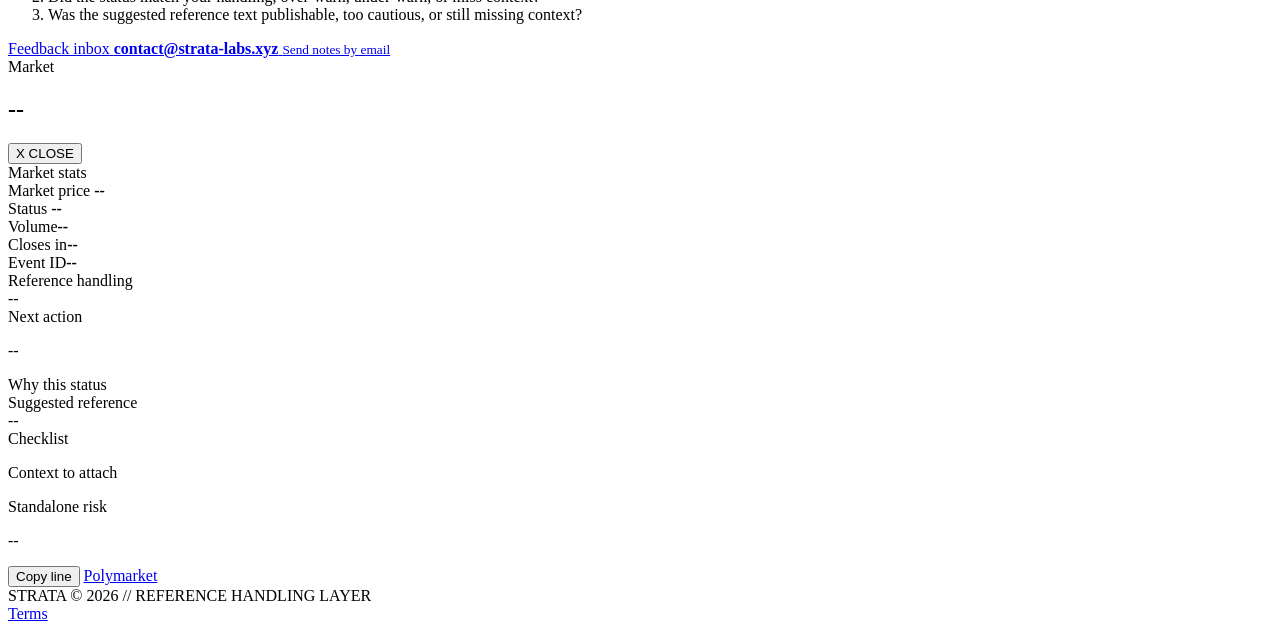
==== commit 98f49c34: "Simplify beta search and hero controls" ====
--- a/docs/beta/index.html
+++ b/docs/beta/index.html
@@ -144,10 +144,6 @@
                     not be treated as standalone references. It is a compact review surface,
                     not a market terminal.
                 </p>
-                <div class="sample-actions">
-                    <a class="sample-btn sample-btn-primary" href="#reference-cards">View briefing</a>
-                    <a class="sample-btn sample-btn-ghost" href="#feedback">Feedback questions</a>
-                </div>
             </div>
         </section>
 
@@ -215,7 +211,6 @@
                         <label for="market-search">Find market</label>
                         <div class="market-search-control">
                             <input id="market-search" type="search" autocomplete="off" placeholder="" />
-                            <button id="market-search-clear" type="button" aria-label="Clear search">Clear</button>
                         </div>
                     </form>
                 </div>
